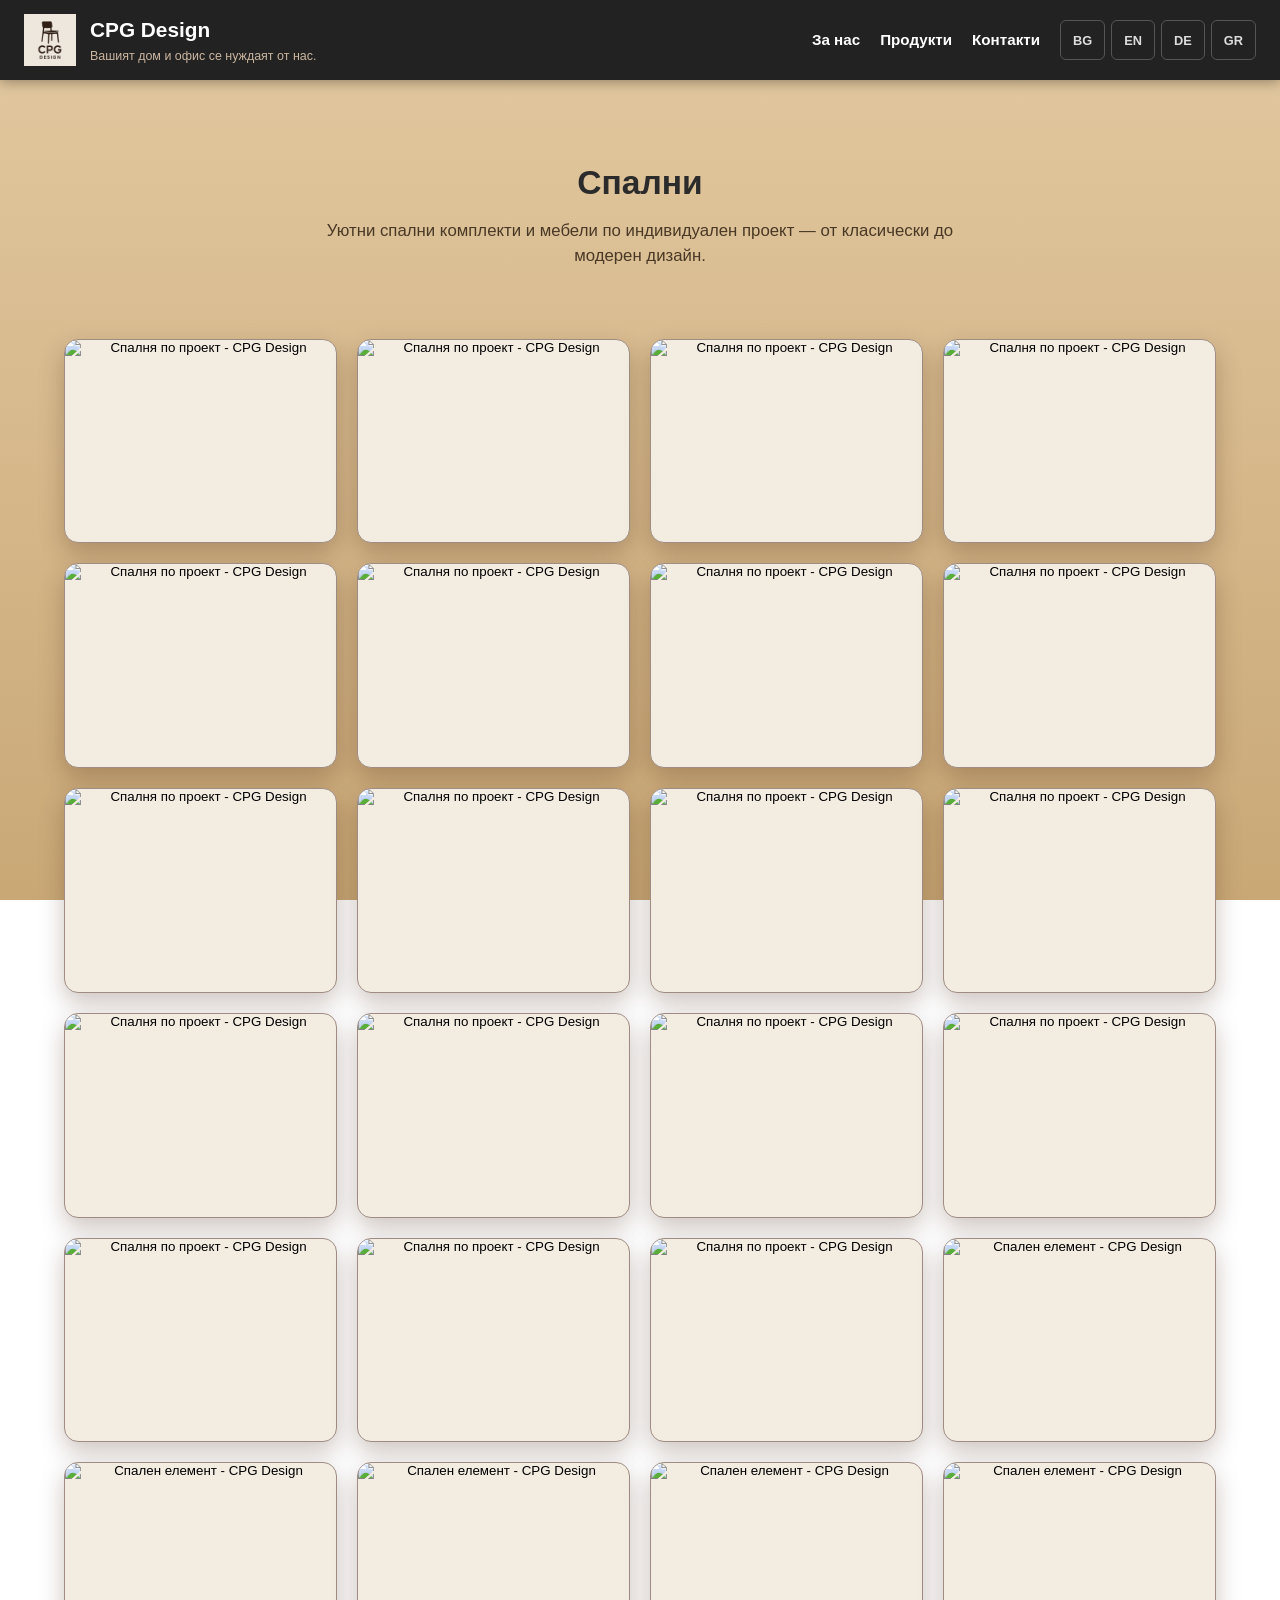
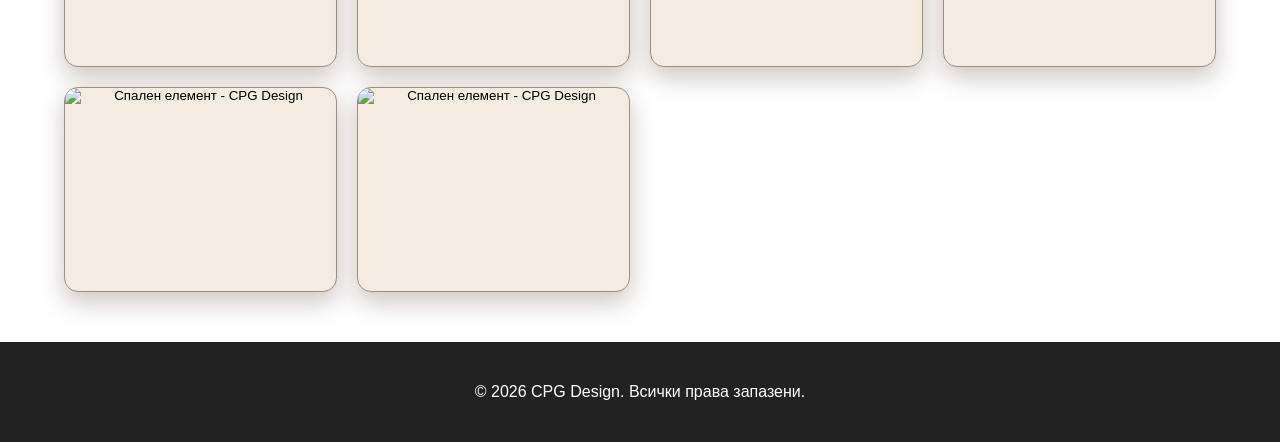
==== bedroom.html @ c8737969 "Add files via upload" ====
<!DOCTYPE html>
<html lang="bg">
<head>
    <meta charset="UTF-8">
    <meta name="viewport" content="width=device-width, initial-scale=1.0, viewport-fit=cover">
    <meta name="theme-color" content="#222222">
    <meta name="apple-mobile-web-app-capable" content="yes">
    <meta name="apple-mobile-web-app-status-bar-style" content="black-translucent">
    <link rel="apple-touch-icon" href="apple-touch-icon.png">
    <link rel="icon" type="image/png" sizes="32x32" href="favicon-32.png">
    <link rel="icon" type="image/png" sizes="16x16" href="favicon-16.png">
    <title>Спални | CPG Design</title>
    <meta name="description" content="Уютни спални комплекти и мебели по индивидуален проект — от класически до модерен дизайн.">
    <link rel="stylesheet" href="styles.css">
</head>
<body>
    <header>
        <a href="index.html" class="brand">
            <img src="logo.png" alt="CPG Design Logo" class="logo" width="52" height="52">
            <div class="brand-text">
                <h1 data-i18n="meta_title">CPG Design</h1>
                <h3 data-i18n="header_title">Вашият дом и офис се нуждаят от нас.</h3>
            </div>
        </a>
        <button class="nav-toggle" id="navToggle" aria-label="Меню" aria-expanded="false" aria-controls="mainMenu">
            <span></span><span></span><span></span>
        </button>
        <nav>
            <ul class="menu" id="mainMenu">
                <li><a href="index.html#about" data-i18n="menu_about">За нас</a></li>
                <li class="dropdown">
                    <a href="index.html#gallery" data-i18n="menu_services">Продукти</a>
                    <ul class="submenu">
                        <li><a href="living.html" data-i18n="menu_living">Столове</a></li>
                        <li><a href="kitchen.html" data-i18n="menu_kitchen">Маси</a></li>
                        <li><a href="bedroom.html" data-i18n="menu_bedroom">Спални</a></li>
                        <li><a href="office.html" data-i18n="menu_office">Офис мебели</a></li>
                    </ul>
                </li>
                <li><a href="index.html#contact" data-i18n="menu_contact">Контакти</a></li>
                <li class="lang-switch">
                    <button data-lang="bg">BG</button>
                    <button data-lang="en">EN</button>
                    <button data-lang="de">DE</button>
                    <button data-lang="gr">GR</button>
                </li>
            </ul>
        </nav>
    </header>

    <section class="page-hero">
        <h1 data-i18n="bedroom_title">Спални</h1>
        <p data-i18n="bedroom_desc">Уютни спални комплекти и мебели по индивидуален проект — от класически до модерен дизайн.</p>
    </section>

    <section>
        <div class="gallery" id="bedroomGallery"></div>
    </section>

    <footer>
        <p>&copy; 2026 CPG Design. <span data-i18n="footer_text">Всички права запазени.</span></p>
    </footer>

    <script src="languages/translations.js"></script>
    <script src="script.js"></script>
    <script>
        // Снимките се зареждат само от локалната папка "bedroom"
        const roomFiles = Array.from({ length: 19 }, (_, i) => `bedroom-scene-${i + 1}.jpg`);
        const elementSceneFiles = Array.from({ length: 7 }, (_, i) => `element-scene-${i + 1}.jpg`);

        const bedroomImages = [
            ...roomFiles.map((name) => ({ src: `bedroom/${name}`, alt: "Спалня по проект - CPG Design" })),
            ...elementSceneFiles.map((name) => ({ src: `bedroom/${name}`, alt: "Спален елемент - CPG Design" }))
        ];

        const container = document.getElementById("bedroomGallery");
        bedroomImages.forEach((image, index) => {
            const thumb = document.createElement("button");
            thumb.type = "button";
            thumb.className = "gallery-thumb";
            thumb.setAttribute("aria-label", image.alt);
            const img = document.createElement("img");
            img.src = image.src;
            img.alt = image.alt;
            img.loading = "lazy";
            thumb.appendChild(img);
            thumb.addEventListener("click", () => openLightbox(bedroomImages, index));
            container.appendChild(thumb);
        });
    </script>
</body>
</html>
---- styles.css ----
/* ==========================================================================
   CPG Design — общи стилове
   ========================================================================== */

:root {
  --color-dark: #222;
  --color-dark-hover: #3a3a3a;
  --color-wood: #e3c9a1;
  --color-wood-dark: #c9a876;
  --color-accent: #8a5a2b;
  --shadow-soft: 0 10px 25px rgba(61, 25, 6, 0.25);
  --radius: 14px;
}

* {
  box-sizing: border-box;
  -webkit-tap-highlight-color: transparent;
}

html {
  -webkit-text-size-adjust: 100%;
  text-size-adjust: 100%;
}

body {
  margin: 0;
  font-family: "Segoe UI", Tahoma, Geneva, Verdana, sans-serif;
  /* CSS градиент вместо снимка от външен сайт - зарежда се мигновено, без мрежова заявка */
  background: linear-gradient(180deg, var(--color-wood) 0%, var(--color-wood-dark) 100%);
  background-attachment: fixed;
  color: #2b2b2b;
  line-height: 1.5;
  overflow-x: hidden;
  /* Свободно пространство за "чувалчето" (notch) и долната лента на iPhone */
  padding-left: env(safe-area-inset-left);
  padding-right: env(safe-area-inset-right);
}

/* background-attachment: fixed се държи бавно/нестабилно на мобилен Safari и Chrome Android */
@media (max-width: 900px), (pointer: coarse) {
  body {
    background-attachment: scroll;
  }
}

a {
  color: inherit;
  text-decoration: none;
}

img {
  max-width: 100%;
  display: block;
}

/* ---------- HEADER / NAV ---------- */
header {
  background: var(--color-dark);
  color: #fff;
  padding: max(14px, env(safe-area-inset-top)) 24px 14px;
  display: flex;
  align-items: center;
  flex-wrap: wrap;
  gap: 12px 24px;
  justify-content: space-between;
  position: sticky;
  top: 0;
  z-index: 100;
  box-shadow: 0 2px 12px rgba(0, 0, 0, 0.35);
}

/* Хамбургер бутон - вижда се само на телефон/таблет (виж media заявката по-долу) */
.nav-toggle {
  display: none;
  flex-direction: column;
  justify-content: center;
  gap: 5px;
  width: 44px;
  height: 44px;
  background: transparent;
  border: none;
  cursor: pointer;
  touch-action: manipulation;
}

.nav-toggle span {
  display: block;
  width: 26px;
  height: 3px;
  background: #fff;
  border-radius: 2px;
  transition: transform 0.25s ease, opacity 0.25s ease;
}

.nav-toggle.open span:nth-child(1) {
  transform: translateY(8px) rotate(45deg);
}

.nav-toggle.open span:nth-child(2) {
  opacity: 0;
}

.nav-toggle.open span:nth-child(3) {
  transform: translateY(-8px) rotate(-45deg);
}

.brand {
  display: flex;
  align-items: center;
  gap: 14px;
  text-decoration: none;
  color: #fff;
}

.logo {
  height: 52px;
  width: 52px;
  object-fit: contain;
}

.brand-text h1 {
  margin: 0;
  font-size: 1.3rem;
}

.brand-text h3 {
  margin: 2px 0 0;
  font-weight: 400;
  font-size: 0.78rem;
  color: #cbb6a0;
}

nav {
  margin-left: auto;
}

nav .menu {
  list-style: none;
  display: flex;
  align-items: center;
  gap: 20px;
  flex-wrap: wrap;
  margin: 0;
  padding: 0;
}

nav .menu > li {
  position: relative;
}

nav .menu a {
  color: #fff;
  text-decoration: none;
  font-weight: 600;
  font-size: 0.95rem;
  transition: color 0.2s ease;
  display: inline-flex;
  align-items: center;
  min-height: 44px;
  touch-action: manipulation;
}

nav .menu > li > a:hover {
  color: var(--color-wood);
}

.submenu {
  display: none;
  position: absolute;
  background-color: #2d2d2d;
  top: 100%;
  left: 0;
  flex-direction: column;
  min-width: 190px;
  border-radius: 8px;
  overflow: hidden;
  box-shadow: var(--shadow-soft);
  animation: fadeIn 0.2s ease-in-out;
  padding: 4px 0;
  z-index: 5;
}

/* На компютър (реален hover) менюто се отваря при посочване с мишката */
@media (hover: hover) and (pointer: fine) {
  .dropdown:hover .submenu,
  .dropdown:focus-within .submenu {
    display: flex;
  }
}

/* На телефон/таблет менюто се отваря с докосване (клас "open", сложен от script.js) */
.dropdown.open .submenu {
  display: flex;
}

.submenu li {
  padding: 0;
}

.submenu a {
  color: #fff;
  text-decoration: none;
  display: block;
  padding: 12px 16px;
  font-weight: 500;
  transition: background 0.2s;
  min-height: 44px;
}

.submenu a:hover {
  background: var(--color-dark-hover);
}

.lang-switch {
  display: flex;
  gap: 6px;
}

.lang-switch button {
  background: transparent;
  border: 1px solid #555;
  color: #ddd;
  padding: 8px 12px;
  min-height: 40px;
  border-radius: 6px;
  cursor: pointer;
  font-size: 0.8rem;
  font-weight: 600;
  transition: all 0.2s;
  touch-action: manipulation;
}

.lang-switch button:hover {
  border-color: var(--color-wood);
  color: var(--color-wood);
}

.lang-switch button.active {
  background: var(--color-wood);
  border-color: var(--color-wood);
  color: #222;
}

/* ---------- SECTIONS ---------- */
section {
  padding: 50px 24px;
  max-width: 1200px;
  margin: 0 auto;
}

#about h1,
.page-hero h1 {
  font-size: 2.1rem;
  margin-bottom: 10px;
}

#about,
.page-hero {
  text-align: center;
}

.page-hero {
  padding-bottom: 20px;
}

.page-hero p {
  max-width: 640px;
  margin: 0 auto;
  color: #4a3826;
  font-size: 1.05rem;
}

h2 {
  text-align: center;
  font-size: 1.7rem;
  margin-bottom: 30px;
}

/* ---------- GALLERY GRID (снимки само от локалните папки) ---------- */
.gallery {
  display: grid;
  grid-template-columns: repeat(auto-fill, minmax(220px, 1fr));
  gap: 20px;
  animation: fadeIn 0.6s ease-in;
}

.gallery-thumb {
  display: block;
  padding: 0;
  border: 1px solid #9f8d84;
  border-radius: var(--radius);
  overflow: hidden;
  cursor: pointer;
  background: #f3ece1;
  box-shadow: var(--shadow-soft);
  transition: transform 0.25s ease, box-shadow 0.25s ease;
  aspect-ratio: 4 / 3;
  touch-action: manipulation;
}

.gallery-thumb img {
  width: 100%;
  height: 100%;
  object-fit: cover;
  transition: transform 0.35s ease;
}

.gallery-thumb:hover {
  transform: translateY(-4px);
  box-shadow: 0 16px 30px rgba(61, 25, 6, 0.35);
}

.gallery-thumb:hover img {
  transform: scale(1.08);
}

/* ---------- LIGHTBOX ---------- */
.lightbox {
  position: fixed;
  inset: 0;
  background: rgba(10, 8, 6, 0.92);
  display: none;
  align-items: center;
  justify-content: center;
  z-index: 1000;
  padding: 20px;
}

.lightbox.open {
  display: flex;
}

.lightbox-image {
  max-width: 88vw;
  max-height: 84vh;
  border-radius: 8px;
  box-shadow: 0 10px 40px rgba(0, 0, 0, 0.6);
}

.lightbox-close,
.lightbox-prev,
.lightbox-next {
  position: absolute;
  background: rgba(255, 255, 255, 0.1);
  border: none;
  color: #fff;
  cursor: pointer;
  border-radius: 50%;
  width: 44px;
  height: 44px;
  font-size: 1.3rem;
  display: flex;
  align-items: center;
  justify-content: center;
  transition: background 0.2s;
  touch-action: manipulation;
}

.lightbox-close:hover,
.lightbox-prev:hover,
.lightbox-next:hover {
  background: rgba(255, 255, 255, 0.25);
}

.lightbox-close {
  top: 20px;
  right: 20px;
}

.lightbox-prev {
  left: 20px;
  top: 50%;
  transform: translateY(-50%);
}

.lightbox-next {
  right: 20px;
  top: 50%;
  transform: translateY(-50%);
}

.lightbox-counter {
  position: absolute;
  bottom: 20px;
  left: 50%;
  transform: translateX(-50%);
  color: #ddd;
  font-size: 0.9rem;
  background: rgba(255, 255, 255, 0.1);
  padding: 4px 12px;
  border-radius: 20px;
}

/* ---------- CONTACT FORM ---------- */
form {
  display: flex;
  flex-direction: column;
  gap: 12px;
  max-width: 420px;
  margin: auto;
}

form input,
form textarea {
  padding: 12px;
  border: 1px solid #ccc;
  border-radius: 8px;
  font: inherit;
  /* 16px минимум - иначе iOS Safari увеличава мащаба автоматично при фокус */
  font-size: 16px;
  width: 100%;
}

form textarea {
  min-height: 110px;
  resize: vertical;
}

form button {
  background-color: var(--color-dark);
  color: white;
  padding: 14px;
  min-height: 48px;
  border: none;
  border-radius: 8px;
  cursor: pointer;
  font-weight: 600;
  font-size: 1rem;
  transition: background-color 0.3s;
  touch-action: manipulation;
}

form button:hover {
  background-color: var(--color-dark-hover);
}

/* ---------- FOOTER ---------- */
footer {
  text-align: center;
  padding: 22px 22px max(22px, env(safe-area-inset-bottom));
  background: var(--color-dark);
  color: white;
}

/* ---------- ANIMATIONS ---------- */
@keyframes fadeIn {
  from {
    opacity: 0;
  }
  to {
    opacity: 1;
  }
}

/* ---------- RESPONSIVE ---------- */

/* Таблети */
@media (max-width: 1024px) {
  section {
    padding: 40px 20px;
  }

  .gallery {
    grid-template-columns: repeat(auto-fill, minmax(190px, 1fr));
  }
}

/* Телефони и таблети в портретна ориентация: сгъваемо меню */
@media (max-width: 780px) {
  header {
    padding-left: max(16px, env(safe-area-inset-left));
    padding-right: max(16px, env(safe-area-inset-right));
  }

  .nav-toggle {
    display: flex;
  }

  nav {
    margin-left: 0;
    width: 100%;
  }

  /* Менюто е скрито и се плъзга надолу, когато е с клас "open" (виж script.js) */
  nav .menu {
    display: none;
    flex-direction: column;
    align-items: stretch;
    width: 100%;
    gap: 0;
    background: var(--color-dark);
    border-top: 1px solid #3a3a3a;
    margin-top: 10px;
    padding-top: 6px;
  }

  nav .menu.open {
    display: flex;
  }

  nav .menu > li {
    width: 100%;
    border-bottom: 1px solid #333;
  }

  nav .menu a {
    width: 100%;
    padding: 12px 6px;
  }

  .submenu {
    position: static;
    box-shadow: none;
    background: #1a1a1a;
    border-radius: 0;
    width: 100%;
  }

  .lang-switch {
    justify-content: center;
    padding: 12px 0;
    width: 100%;
  }
}

/* Малки телефони */
@media (max-width: 480px) {
  .brand-text h1 {
    font-size: 1.1rem;
  }

  .brand-text h3 {
    font-size: 0.7rem;
  }

  .logo {
    height: 42px;
    width: 42px;
  }

  #about h1,
  .page-hero h1 {
    font-size: 1.6rem;
  }

  h2 {
    font-size: 1.4rem;
  }

  .gallery {
    grid-template-columns: repeat(2, 1fr);
    gap: 12px;
  }

  .lightbox {
    padding: 10px;
  }

  .lightbox-prev,
  .lightbox-next {
    width: 40px;
    height: 40px;
  }

  .lightbox-close {
    top: max(12px, env(safe-area-inset-top));
    right: max(12px, env(safe-area-inset-right));
  }
}

/* Много малки телефони - една колона за по-голяма и по-ясна снимка */
@media (max-width: 360px) {
  .gallery {
    grid-template-columns: 1fr;
  }
}
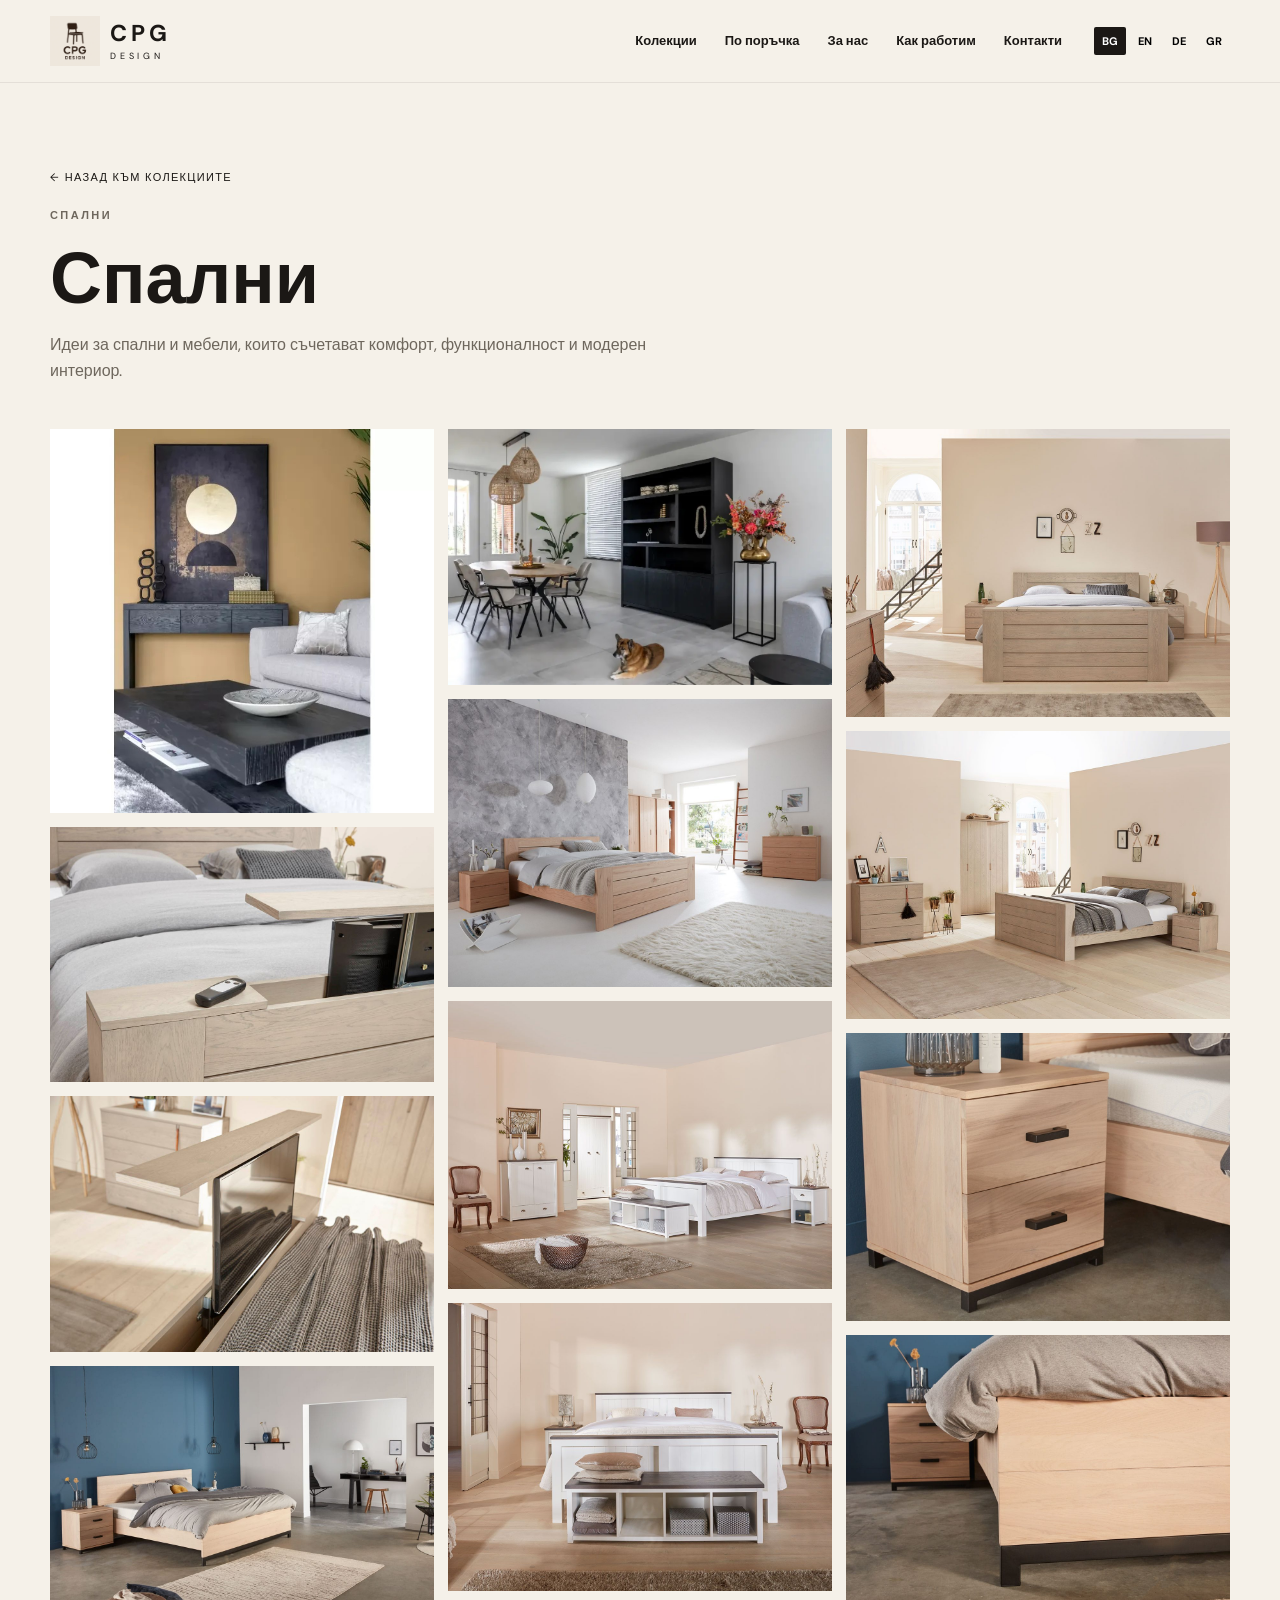
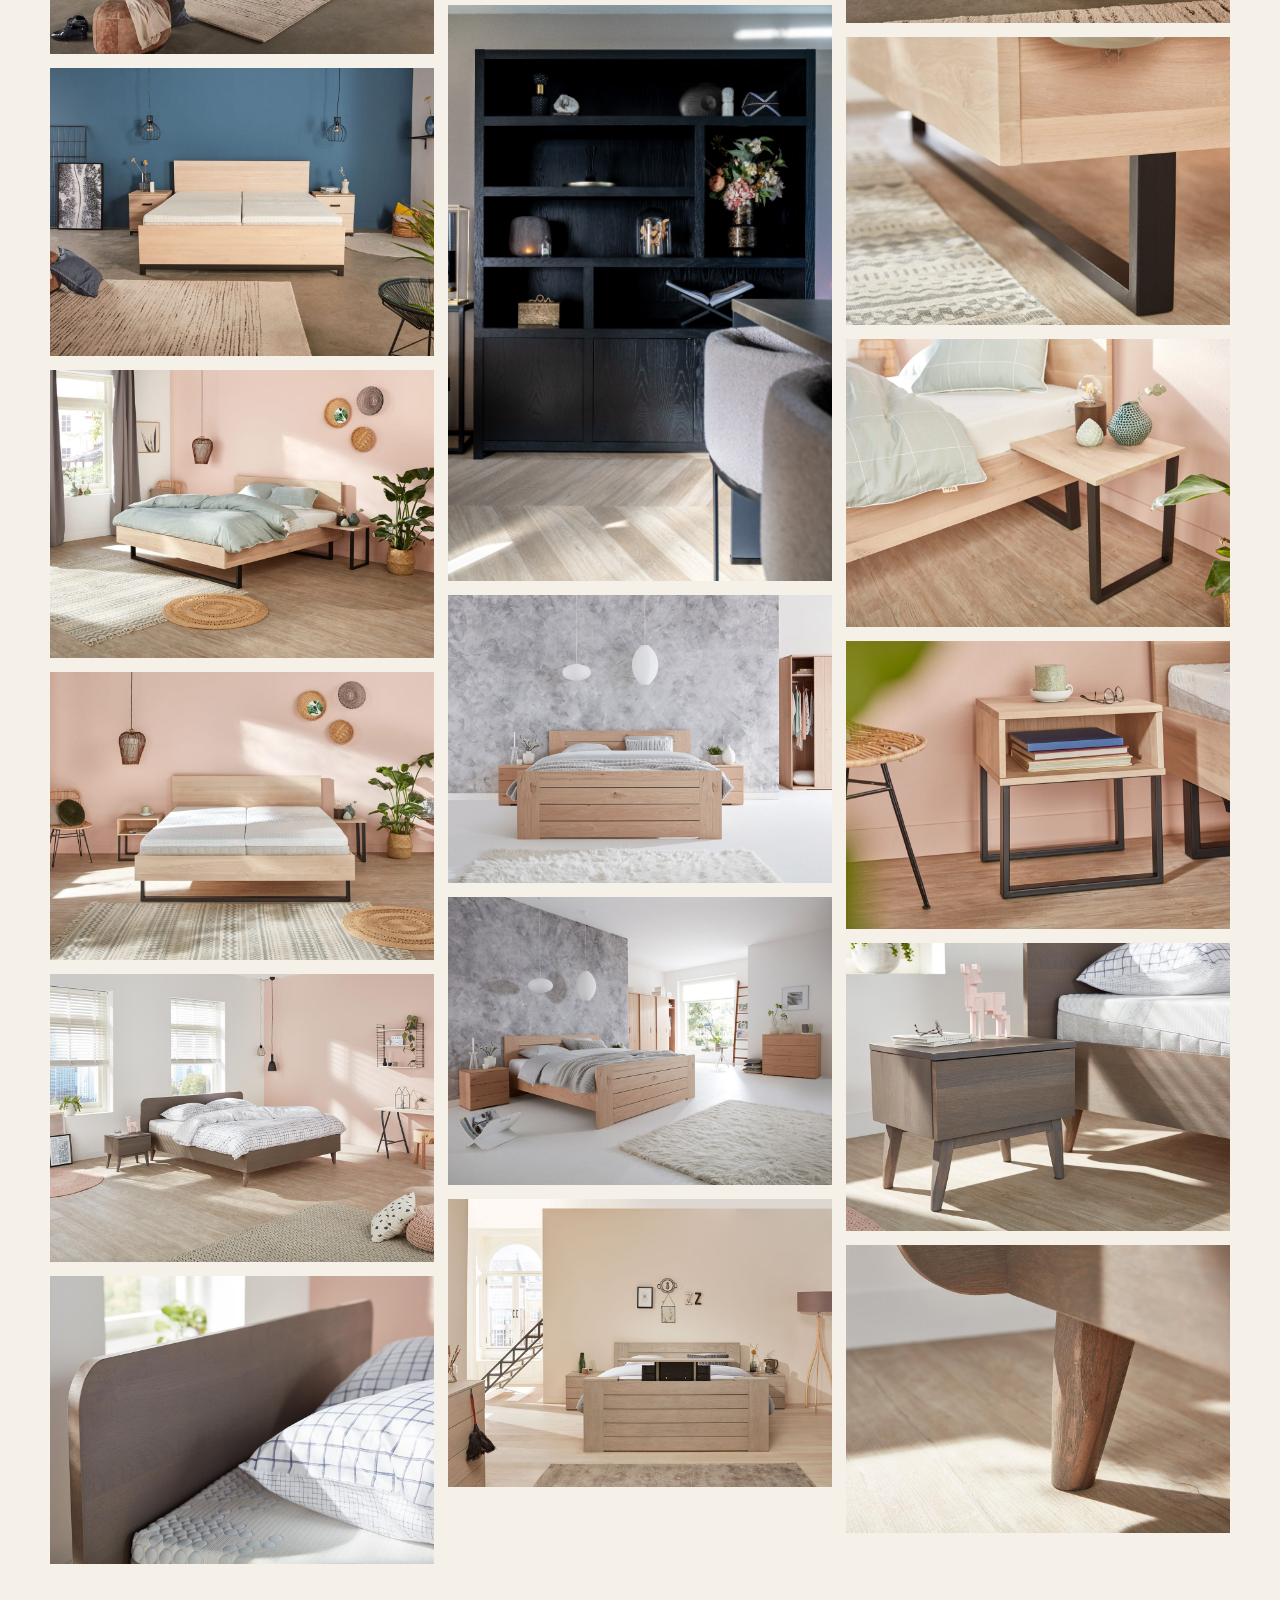
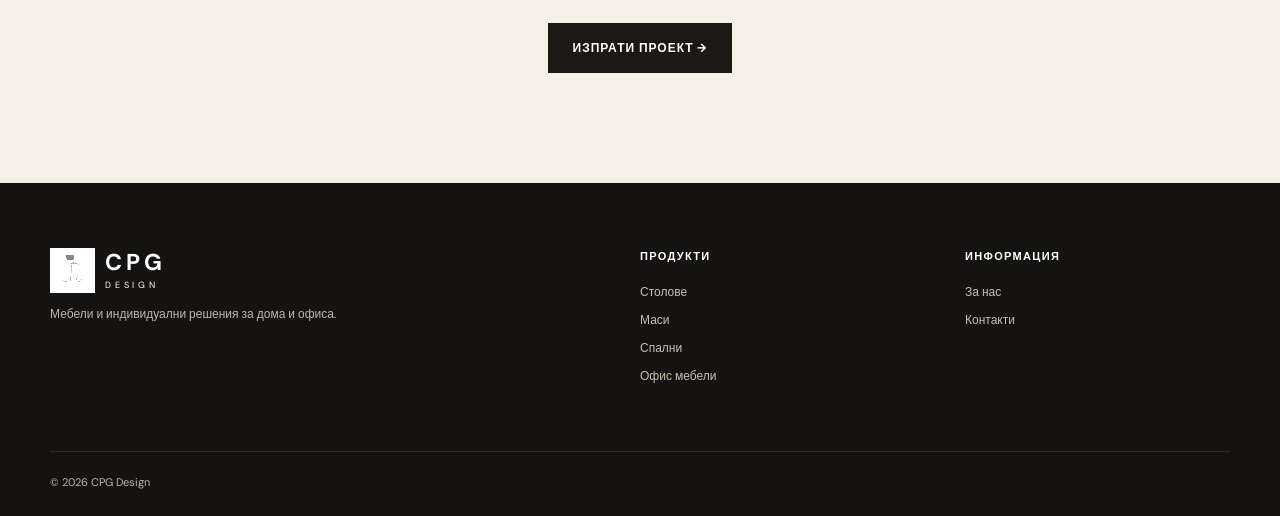
==== commit 653beef7: "Add files via upload" ====
--- a/bedroom.html
+++ b/bedroom.html
@@ -1,92 +1,5 @@
-<!DOCTYPE html>
-<html lang="bg">
-<head>
-    <meta charset="UTF-8">
-    <meta name="viewport" content="width=device-width, initial-scale=1.0, viewport-fit=cover">
-    <meta name="theme-color" content="#222222">
-    <meta name="apple-mobile-web-app-capable" content="yes">
-    <meta name="apple-mobile-web-app-status-bar-style" content="black-translucent">
-    <link rel="apple-touch-icon" href="apple-touch-icon.png">
-    <link rel="icon" type="image/png" sizes="32x32" href="favicon-32.png">
-    <link rel="icon" type="image/png" sizes="16x16" href="favicon-16.png">
-    <title>Спални | CPG Design</title>
-    <meta name="description" content="Уютни спални комплекти и мебели по индивидуален проект — от класически до модерен дизайн.">
-    <link rel="stylesheet" href="styles.css">
-</head>
-<body>
-    <header>
-        <a href="index.html" class="brand">
-            <img src="logo.png" alt="CPG Design Logo" class="logo" width="52" height="52">
-            <div class="brand-text">
-                <h1 data-i18n="meta_title">CPG Design</h1>
-                <h3 data-i18n="header_title">Вашият дом и офис се нуждаят от нас.</h3>
-            </div>
-        </a>
-        <button class="nav-toggle" id="navToggle" aria-label="Меню" aria-expanded="false" aria-controls="mainMenu">
-            <span></span><span></span><span></span>
-        </button>
-        <nav>
-            <ul class="menu" id="mainMenu">
-                <li><a href="index.html#about" data-i18n="menu_about">За нас</a></li>
-                <li class="dropdown">
-                    <a href="index.html#gallery" data-i18n="menu_services">Продукти</a>
-                    <ul class="submenu">
-                        <li><a href="living.html" data-i18n="menu_living">Столове</a></li>
-                        <li><a href="kitchen.html" data-i18n="menu_kitchen">Маси</a></li>
-                        <li><a href="bedroom.html" data-i18n="menu_bedroom">Спални</a></li>
-                        <li><a href="office.html" data-i18n="menu_office">Офис мебели</a></li>
-                    </ul>
-                </li>
-                <li><a href="index.html#contact" data-i18n="menu_contact">Контакти</a></li>
-                <li class="lang-switch">
-                    <button data-lang="bg">BG</button>
-                    <button data-lang="en">EN</button>
-                    <button data-lang="de">DE</button>
-                    <button data-lang="gr">GR</button>
-                </li>
-            </ul>
-        </nav>
-    </header>
-
-    <section class="page-hero">
-        <h1 data-i18n="bedroom_title">Спални</h1>
-        <p data-i18n="bedroom_desc">Уютни спални комплекти и мебели по индивидуален проект — от класически до модерен дизайн.</p>
-    </section>
-
-    <section>
-        <div class="gallery" id="bedroomGallery"></div>
-    </section>
-
-    <footer>
-        <p>&copy; 2026 CPG Design. <span data-i18n="footer_text">Всички права запазени.</span></p>
-    </footer>
-
-    <script src="languages/translations.js"></script>
-    <script src="script.js"></script>
-    <script>
-        // Снимките се зареждат само от локалната папка "bedroom"
-        const roomFiles = Array.from({ length: 19 }, (_, i) => `bedroom-scene-${i + 1}.jpg`);
-        const elementSceneFiles = Array.from({ length: 7 }, (_, i) => `element-scene-${i + 1}.jpg`);
-
-        const bedroomImages = [
-            ...roomFiles.map((name) => ({ src: `bedroom/${name}`, alt: "Спалня по проект - CPG Design" })),
-            ...elementSceneFiles.map((name) => ({ src: `bedroom/${name}`, alt: "Спален елемент - CPG Design" }))
-        ];
-
-        const container = document.getElementById("bedroomGallery");
-        bedroomImages.forEach((image, index) => {
-            const thumb = document.createElement("button");
-            thumb.type = "button";
-            thumb.className = "gallery-thumb";
-            thumb.setAttribute("aria-label", image.alt);
-            const img = document.createElement("img");
-            img.src = image.src;
-            img.alt = image.alt;
-            img.loading = "lazy";
-            thumb.appendChild(img);
-            thumb.addEventListener("click", () => openLightbox(bedroomImages, index));
-            container.appendChild(thumb);
-        });
-    </script>
-</body>
-</html>
+<!doctype html><html lang="bg"><head><meta charset="utf-8"><meta name="viewport" content="width=device-width,initial-scale=1,viewport-fit=cover"><meta name="theme-color" content="#191715"><meta name="description" content="CPG Design — cat_bedrooms"><link rel="icon" href="favicon-32.png"><link rel="stylesheet" href="styles.css"><title>CPG Design</title></head><body>
+<header class="site-header"><div class="container nav-wrap"><a class="brand" href="index.html"><img src="logo.png" alt="CPG Design" class="logo"><span class="brand-copy"><strong>CPG</strong><small>DESIGN</small></span></a><button class="nav-toggle" id="navToggle" aria-label="Menu"><i></i><i></i><i></i></button><nav id="mainNav"><a href="index.html#collections" data-i18n="nav_collections">Колекции</a><a href="index.html#custom" data-i18n="nav_custom">По поръчка</a><a href="index.html#story" data-i18n="nav_about">За нас</a><a href="index.html#process" data-i18n="nav_process">Как работим</a><a href="index.html#contact" data-i18n="nav_contact">Контакти</a><div class="languages"><button data-lang="bg">BG</button><button data-lang="en">EN</button><button data-lang="de">DE</button><button data-lang="gr">GR</button></div></nav></div></header>
+<main class="gallery-page"><div class="container"><a class="gallery-back" href="index.html#collections">← <span data-i18n="back">Назад към колекциите</span></a><div class="page-title"><p class="eyebrow" data-i18n="cat_bedrooms">Категория</p><h1 data-i18n="cat_bedrooms">Категория</h1><p data-i18n="bedrooms_desc">Разгледайте колекцията на CPG Design.</p></div><div class="gallery-grid" id="galleryGrid"></div></div><div style="margin-top:45px;text-align:center"><a class="btn btn-dark" href="index.html#quote" data-i18n="custom_cta">Изпрати запитване →</a></div></main>
+<footer><div class="container footer-grid"><div><a class="brand footer-brand" href="index.html"><img src="logo.png" alt="CPG Design"><span class="brand-copy"><strong>CPG</strong><small>DESIGN</small></span></a><p data-i18n="footer_desc">Мебели и индивидуални решения за дома и офиса.</p></div><div><b data-i18n="footer_products">Продукти</b><a href="living.html" data-i18n="cat_chairs">Столове</a><a href="kitchen.html" data-i18n="cat_tables">Маси</a><a href="bedroom.html" data-i18n="cat_bedrooms">Спални</a><a href="office.html" data-i18n="cat_office">Офис мебели</a></div><div><b data-i18n="footer_info">Информация</b><a href="index.html#story" data-i18n="nav_about">За нас</a><a href="index.html#quote" data-i18n="nav_contact">Контакти</a></div></div><div class="container copyright">© 2026 CPG Design</div></footer><div class="mobile-bar"><a href="index.html#quote">✉ <span data-i18n="mobile_quote">Запитване</span></a><a href="index.html">⌂ <span data-i18n="home">Начало</span></a></div>
+<script src="languages/translations.js"></script><script src="config.js"></script><script src="script.js"></script><script>buildGalleryPage({title:'',desc:'',files:["bedroom-scene-1.jpg", "bedroom-scene-10.jpg", "bedroom-scene-11.jpg", "bedroom-scene-12.jpg", "bedroom-scene-13.jpg", "bedroom-scene-14.jpg", "bedroom-scene-15.jpg", "bedroom-scene-16.jpg", "bedroom-scene-17.jpg", "bedroom-scene-18.jpg", "bedroom-scene-19.jpg", "bedroom-scene-2.jpg", "bedroom-scene-3.jpg", "bedroom-scene-4.jpg", "bedroom-scene-5.jpg", "bedroom-scene-6.jpg", "bedroom-scene-7.jpg", "bedroom-scene-8.jpg", "bedroom-scene-9.jpg", "element-scene-1.jpg", "element-scene-2.jpg", "element-scene-3.jpg", "element-scene-4.jpg", "element-scene-5.jpg", "element-scene-6.jpg", "element-scene-7.jpg"],folder:'bedroom'});</script></body></html>
--- a/styles.css
+++ b/styles.css
@@ -1,576 +1,4 @@
-/* ==========================================================================
-   CPG Design — общи стилове
-   ========================================================================== */
-
-:root {
-  --color-dark: #222;
-  --color-dark-hover: #3a3a3a;
-  --color-wood: #e3c9a1;
-  --color-wood-dark: #c9a876;
-  --color-accent: #8a5a2b;
-  --shadow-soft: 0 10px 25px rgba(61, 25, 6, 0.25);
-  --radius: 14px;
-}
-
-* {
-  box-sizing: border-box;
-  -webkit-tap-highlight-color: transparent;
-}
-
-html {
-  -webkit-text-size-adjust: 100%;
-  text-size-adjust: 100%;
-}
-
-body {
-  margin: 0;
-  font-family: "Segoe UI", Tahoma, Geneva, Verdana, sans-serif;
-  /* CSS градиент вместо снимка от външен сайт - зарежда се мигновено, без мрежова заявка */
-  background: linear-gradient(180deg, var(--color-wood) 0%, var(--color-wood-dark) 100%);
-  background-attachment: fixed;
-  color: #2b2b2b;
-  line-height: 1.5;
-  overflow-x: hidden;
-  /* Свободно пространство за "чувалчето" (notch) и долната лента на iPhone */
-  padding-left: env(safe-area-inset-left);
-  padding-right: env(safe-area-inset-right);
-}
-
-/* background-attachment: fixed се държи бавно/нестабилно на мобилен Safari и Chrome Android */
-@media (max-width: 900px), (pointer: coarse) {
-  body {
-    background-attachment: scroll;
-  }
-}
-
-a {
-  color: inherit;
-  text-decoration: none;
-}
-
-img {
-  max-width: 100%;
-  display: block;
-}
-
-/* ---------- HEADER / NAV ---------- */
-header {
-  background: var(--color-dark);
-  color: #fff;
-  padding: max(14px, env(safe-area-inset-top)) 24px 14px;
-  display: flex;
-  align-items: center;
-  flex-wrap: wrap;
-  gap: 12px 24px;
-  justify-content: space-between;
-  position: sticky;
-  top: 0;
-  z-index: 100;
-  box-shadow: 0 2px 12px rgba(0, 0, 0, 0.35);
-}
-
-/* Хамбургер бутон - вижда се само на телефон/таблет (виж media заявката по-долу) */
-.nav-toggle {
-  display: none;
-  flex-direction: column;
-  justify-content: center;
-  gap: 5px;
-  width: 44px;
-  height: 44px;
-  background: transparent;
-  border: none;
-  cursor: pointer;
-  touch-action: manipulation;
-}
-
-.nav-toggle span {
-  display: block;
-  width: 26px;
-  height: 3px;
-  background: #fff;
-  border-radius: 2px;
-  transition: transform 0.25s ease, opacity 0.25s ease;
-}
-
-.nav-toggle.open span:nth-child(1) {
-  transform: translateY(8px) rotate(45deg);
-}
-
-.nav-toggle.open span:nth-child(2) {
-  opacity: 0;
-}
-
-.nav-toggle.open span:nth-child(3) {
-  transform: translateY(-8px) rotate(-45deg);
-}
-
-.brand {
-  display: flex;
-  align-items: center;
-  gap: 14px;
-  text-decoration: none;
-  color: #fff;
-}
-
-.logo {
-  height: 52px;
-  width: 52px;
-  object-fit: contain;
-}
-
-.brand-text h1 {
-  margin: 0;
-  font-size: 1.3rem;
-}
-
-.brand-text h3 {
-  margin: 2px 0 0;
-  font-weight: 400;
-  font-size: 0.78rem;
-  color: #cbb6a0;
-}
-
-nav {
-  margin-left: auto;
-}
-
-nav .menu {
-  list-style: none;
-  display: flex;
-  align-items: center;
-  gap: 20px;
-  flex-wrap: wrap;
-  margin: 0;
-  padding: 0;
-}
-
-nav .menu > li {
-  position: relative;
-}
-
-nav .menu a {
-  color: #fff;
-  text-decoration: none;
-  font-weight: 600;
-  font-size: 0.95rem;
-  transition: color 0.2s ease;
-  display: inline-flex;
-  align-items: center;
-  min-height: 44px;
-  touch-action: manipulation;
-}
-
-nav .menu > li > a:hover {
-  color: var(--color-wood);
-}
-
-.submenu {
-  display: none;
-  position: absolute;
-  background-color: #2d2d2d;
-  top: 100%;
-  left: 0;
-  flex-direction: column;
-  min-width: 190px;
-  border-radius: 8px;
-  overflow: hidden;
-  box-shadow: var(--shadow-soft);
-  animation: fadeIn 0.2s ease-in-out;
-  padding: 4px 0;
-  z-index: 5;
-}
-
-/* На компютър (реален hover) менюто се отваря при посочване с мишката */
-@media (hover: hover) and (pointer: fine) {
-  .dropdown:hover .submenu,
-  .dropdown:focus-within .submenu {
-    display: flex;
-  }
-}
-
-/* На телефон/таблет менюто се отваря с докосване (клас "open", сложен от script.js) */
-.dropdown.open .submenu {
-  display: flex;
-}
-
-.submenu li {
-  padding: 0;
-}
-
-.submenu a {
-  color: #fff;
-  text-decoration: none;
-  display: block;
-  padding: 12px 16px;
-  font-weight: 500;
-  transition: background 0.2s;
-  min-height: 44px;
-}
-
-.submenu a:hover {
-  background: var(--color-dark-hover);
-}
-
-.lang-switch {
-  display: flex;
-  gap: 6px;
-}
-
-.lang-switch button {
-  background: transparent;
-  border: 1px solid #555;
-  color: #ddd;
-  padding: 8px 12px;
-  min-height: 40px;
-  border-radius: 6px;
-  cursor: pointer;
-  font-size: 0.8rem;
-  font-weight: 600;
-  transition: all 0.2s;
-  touch-action: manipulation;
-}
-
-.lang-switch button:hover {
-  border-color: var(--color-wood);
-  color: var(--color-wood);
-}
-
-.lang-switch button.active {
-  background: var(--color-wood);
-  border-color: var(--color-wood);
-  color: #222;
-}
-
-/* ---------- SECTIONS ---------- */
-section {
-  padding: 50px 24px;
-  max-width: 1200px;
-  margin: 0 auto;
-}
-
-#about h1,
-.page-hero h1 {
-  font-size: 2.1rem;
-  margin-bottom: 10px;
-}
-
-#about,
-.page-hero {
-  text-align: center;
-}
-
-.page-hero {
-  padding-bottom: 20px;
-}
-
-.page-hero p {
-  max-width: 640px;
-  margin: 0 auto;
-  color: #4a3826;
-  font-size: 1.05rem;
-}
-
-h2 {
-  text-align: center;
-  font-size: 1.7rem;
-  margin-bottom: 30px;
-}
-
-/* ---------- GALLERY GRID (снимки само от локалните папки) ---------- */
-.gallery {
-  display: grid;
-  grid-template-columns: repeat(auto-fill, minmax(220px, 1fr));
-  gap: 20px;
-  animation: fadeIn 0.6s ease-in;
-}
-
-.gallery-thumb {
-  display: block;
-  padding: 0;
-  border: 1px solid #9f8d84;
-  border-radius: var(--radius);
-  overflow: hidden;
-  cursor: pointer;
-  background: #f3ece1;
-  box-shadow: var(--shadow-soft);
-  transition: transform 0.25s ease, box-shadow 0.25s ease;
-  aspect-ratio: 4 / 3;
-  touch-action: manipulation;
-}
-
-.gallery-thumb img {
-  width: 100%;
-  height: 100%;
-  object-fit: cover;
-  transition: transform 0.35s ease;
-}
-
-.gallery-thumb:hover {
-  transform: translateY(-4px);
-  box-shadow: 0 16px 30px rgba(61, 25, 6, 0.35);
-}
-
-.gallery-thumb:hover img {
-  transform: scale(1.08);
-}
-
-/* ---------- LIGHTBOX ---------- */
-.lightbox {
-  position: fixed;
-  inset: 0;
-  background: rgba(10, 8, 6, 0.92);
-  display: none;
-  align-items: center;
-  justify-content: center;
-  z-index: 1000;
-  padding: 20px;
-}
-
-.lightbox.open {
-  display: flex;
-}
-
-.lightbox-image {
-  max-width: 88vw;
-  max-height: 84vh;
-  border-radius: 8px;
-  box-shadow: 0 10px 40px rgba(0, 0, 0, 0.6);
-}
-
-.lightbox-close,
-.lightbox-prev,
-.lightbox-next {
-  position: absolute;
-  background: rgba(255, 255, 255, 0.1);
-  border: none;
-  color: #fff;
-  cursor: pointer;
-  border-radius: 50%;
-  width: 44px;
-  height: 44px;
-  font-size: 1.3rem;
-  display: flex;
-  align-items: center;
-  justify-content: center;
-  transition: background 0.2s;
-  touch-action: manipulation;
-}
-
-.lightbox-close:hover,
-.lightbox-prev:hover,
-.lightbox-next:hover {
-  background: rgba(255, 255, 255, 0.25);
-}
-
-.lightbox-close {
-  top: 20px;
-  right: 20px;
-}
-
-.lightbox-prev {
-  left: 20px;
-  top: 50%;
-  transform: translateY(-50%);
-}
-
-.lightbox-next {
-  right: 20px;
-  top: 50%;
-  transform: translateY(-50%);
-}
-
-.lightbox-counter {
-  position: absolute;
-  bottom: 20px;
-  left: 50%;
-  transform: translateX(-50%);
-  color: #ddd;
-  font-size: 0.9rem;
-  background: rgba(255, 255, 255, 0.1);
-  padding: 4px 12px;
-  border-radius: 20px;
-}
-
-/* ---------- CONTACT FORM ---------- */
-form {
-  display: flex;
-  flex-direction: column;
-  gap: 12px;
-  max-width: 420px;
-  margin: auto;
-}
-
-form input,
-form textarea {
-  padding: 12px;
-  border: 1px solid #ccc;
-  border-radius: 8px;
-  font: inherit;
-  /* 16px минимум - иначе iOS Safari увеличава мащаба автоматично при фокус */
-  font-size: 16px;
-  width: 100%;
-}
-
-form textarea {
-  min-height: 110px;
-  resize: vertical;
-}
-
-form button {
-  background-color: var(--color-dark);
-  color: white;
-  padding: 14px;
-  min-height: 48px;
-  border: none;
-  border-radius: 8px;
-  cursor: pointer;
-  font-weight: 600;
-  font-size: 1rem;
-  transition: background-color 0.3s;
-  touch-action: manipulation;
-}
-
-form button:hover {
-  background-color: var(--color-dark-hover);
-}
-
-/* ---------- FOOTER ---------- */
-footer {
-  text-align: center;
-  padding: 22px 22px max(22px, env(safe-area-inset-bottom));
-  background: var(--color-dark);
-  color: white;
-}
-
-/* ---------- ANIMATIONS ---------- */
-@keyframes fadeIn {
-  from {
-    opacity: 0;
-  }
-  to {
-    opacity: 1;
-  }
-}
-
-/* ---------- RESPONSIVE ---------- */
-
-/* Таблети */
-@media (max-width: 1024px) {
-  section {
-    padding: 40px 20px;
-  }
-
-  .gallery {
-    grid-template-columns: repeat(auto-fill, minmax(190px, 1fr));
-  }
-}
-
-/* Телефони и таблети в портретна ориентация: сгъваемо меню */
-@media (max-width: 780px) {
-  header {
-    padding-left: max(16px, env(safe-area-inset-left));
-    padding-right: max(16px, env(safe-area-inset-right));
-  }
-
-  .nav-toggle {
-    display: flex;
-  }
-
-  nav {
-    margin-left: 0;
-    width: 100%;
-  }
-
-  /* Менюто е скрито и се плъзга надолу, когато е с клас "open" (виж script.js) */
-  nav .menu {
-    display: none;
-    flex-direction: column;
-    align-items: stretch;
-    width: 100%;
-    gap: 0;
-    background: var(--color-dark);
-    border-top: 1px solid #3a3a3a;
-    margin-top: 10px;
-    padding-top: 6px;
-  }
-
-  nav .menu.open {
-    display: flex;
-  }
-
-  nav .menu > li {
-    width: 100%;
-    border-bottom: 1px solid #333;
-  }
-
-  nav .menu a {
-    width: 100%;
-    padding: 12px 6px;
-  }
-
-  .submenu {
-    position: static;
-    box-shadow: none;
-    background: #1a1a1a;
-    border-radius: 0;
-    width: 100%;
-  }
-
-  .lang-switch {
-    justify-content: center;
-    padding: 12px 0;
-    width: 100%;
-  }
-}
-
-/* Малки телефони */
-@media (max-width: 480px) {
-  .brand-text h1 {
-    font-size: 1.1rem;
-  }
-
-  .brand-text h3 {
-    font-size: 0.7rem;
-  }
-
-  .logo {
-    height: 42px;
-    width: 42px;
-  }
-
-  #about h1,
-  .page-hero h1 {
-    font-size: 1.6rem;
-  }
-
-  h2 {
-    font-size: 1.4rem;
-  }
-
-  .gallery {
-    grid-template-columns: repeat(2, 1fr);
-    gap: 12px;
-  }
-
-  .lightbox {
-    padding: 10px;
-  }
-
-  .lightbox-prev,
-  .lightbox-next {
-    width: 40px;
-    height: 40px;
-  }
-
-  .lightbox-close {
-    top: max(12px, env(safe-area-inset-top));
-    right: max(12px, env(safe-area-inset-right));
-  }
-}
-
-/* Много малки телефони - една колона за по-голяма и по-ясна снимка */
-@media (max-width: 360px) {
-  .gallery {
-    grid-template-columns: 1fr;
-  }
-}
+@import url('https://fonts.googleapis.com/css2?family=DM+Sans:wght@400;500;600;700&family=Playfair+Display:ital,wght@0,500;0,600;1,500;1,600&display=swap');
+:root{--ink:#1b1815;--paper:#f5f1e9;--cream:#ebe4d8;--sand:#c9b99f;--line:#d8d0c3;--white:#fff;--serif:'Playfair Display',Georgia,serif;--sans:'DM Sans',Arial,sans-serif;--shadow:0 22px 60px rgba(23,18,12,.12)}*{box-sizing:border-box}html{scroll-behavior:smooth}body{margin:0;background:var(--paper);color:var(--ink);font-family:var(--sans);line-height:1.6}body,button,input,textarea,select{font-family:var(--sans)}a{color:inherit;text-decoration:none}img{max-width:100%;display:block}.container{width:min(1180px,calc(100% - 40px));margin:auto}.announcement{background:#111;color:#ddd;font-size:12px;letter-spacing:.04em}.announcement .container{height:34px;display:flex;align-items:center;justify-content:space-between}.announcement a{color:#fff}.site-header{position:sticky;top:0;z-index:100;background:rgba(245,241,233,.94);backdrop-filter:blur(14px);border-bottom:1px solid rgba(27,24,21,.08)}.nav-wrap{height:82px;display:flex;align-items:center;justify-content:space-between}.brand{display:flex;align-items:center;gap:10px}.logo{width:50px;height:50px;object-fit:contain}.brand-copy{display:flex;flex-direction:column;line-height:1}.brand-copy strong{font-size:23px;letter-spacing:.18em}.brand-copy small{font-size:9px;letter-spacing:.42em;margin-top:7px}.site-header nav{display:flex;align-items:center;gap:28px;font-size:13px;font-weight:600}.site-header nav>a{padding:30px 0;position:relative}.site-header nav>a:after{content:'';position:absolute;left:0;bottom:24px;width:0;height:1px;background:var(--ink);transition:.25s}.site-header nav>a:hover:after{width:100%}.languages{display:flex;gap:4px;margin-left:4px}.languages button{border:0;background:transparent;padding:7px 8px;font-size:11px;font-weight:700;cursor:pointer}.languages button.active{background:var(--ink);color:#fff;border-radius:2px}.nav-toggle{display:none;border:0;background:none;width:44px;height:44px}.nav-toggle i{display:block;height:2px;width:25px;background:#1b1815;margin:5px auto}.hero{height:min(760px,calc(100vh - 34px));min-height:610px;position:relative;display:flex;align-items:center;color:#fff;overflow:hidden}.hero-bg,.hero-overlay{position:absolute;inset:0}.hero-bg img{width:100%;height:100%;object-fit:cover;object-position:center}.hero-overlay{background:linear-gradient(90deg,rgba(10,8,6,.76) 0%,rgba(10,8,6,.42) 50%,rgba(10,8,6,.08) 100%)}.hero-content{position:relative;z-index:2;padding-bottom:35px}.eyebrow{font-size:11px;letter-spacing:.22em;font-weight:700;margin:0 0 18px;text-transform:uppercase}.hero h1{font-size:clamp(44px,6vw,82px);line-height:1.02;max-width:850px;margin:0 0 24px;font-weight:600;letter-spacing:-.035em}.hero h1 em,h2 em{font-family:var(--serif);font-weight:500}.hero-text{max-width:590px;font-size:17px;color:#eee;margin:0 0 30px}.hero-actions{display:flex;gap:12px;flex-wrap:wrap}.btn{display:inline-flex;align-items:center;justify-content:center;min-height:50px;padding:0 24px;border:1px solid transparent;font-size:12px;font-weight:700;letter-spacing:.08em;text-transform:uppercase;cursor:pointer;transition:.25s}.btn-light{background:#fff;color:#161310}.btn-light:hover{background:#e9e2d7}.btn-outline{border-color:rgba(255,255,255,.7);color:#fff}.btn-outline:hover{background:#fff;color:#161310}.btn-dark{background:var(--ink);color:#fff}.btn-dark:hover{transform:translateY(-2px);box-shadow:var(--shadow)}.hero-note{position:absolute;right:30px;bottom:28px;z-index:2;font-size:10px;letter-spacing:.15em;text-transform:uppercase;display:flex;gap:15px;align-items:center}.hero-note span{display:inline-block}.trust-strip{background:#191715;color:#fff}.trust-grid{display:grid;grid-template-columns:repeat(4,1fr)}.trust-grid div{min-height:92px;border-right:1px solid rgba(255,255,255,.12);display:flex;align-items:center;gap:14px;padding:20px}.trust-grid div:first-child{border-left:1px solid rgba(255,255,255,.12)}.trust-grid span{font-size:12px;letter-spacing:.06em}.section{padding:105px 0}.section-head{display:grid;grid-template-columns:1.25fr .75fr;gap:60px;align-items:end;margin-bottom:50px}.section-head.compact{margin-bottom:42px}.section-head h2,.split-copy h2,.custom h2,.quote-section h2,.contact-mini h2{font-size:clamp(34px,4vw,56px);line-height:1.08;letter-spacing:-.025em;margin:0}.section-head>p{margin:0;color:#6e675d;max-width:430px;font-size:15px}.collection-grid{display:grid;grid-template-columns:1fr 1fr;grid-template-rows:300px 300px;gap:16px}.collection-card{position:relative;overflow:hidden;min-height:300px;background:#ddd}.collection-card.tall{grid-row:span 2}.collection-card img{width:100%;height:100%;object-fit:cover;transition:transform .7s}.collection-card.tall img{object-position:center}.collection-card:hover img{transform:scale(1.045)}.card-shade{position:absolute;inset:0;background:linear-gradient(180deg,transparent 35%,rgba(0,0,0,.72))}.collection-card>div{position:absolute;left:26px;right:26px;bottom:25px;color:#fff}.collection-card small{font-size:10px;letter-spacing:.15em}.collection-card h3{font-family:var(--serif);font-size:31px;font-weight:500;margin:3px 0 7px}.collection-card b{font-size:10px;letter-spacing:.12em;text-transform:uppercase}.split-section{display:grid;grid-template-columns:1.1fr .9fr;min-height:600px}.dark{background:#1b1815;color:#fff}.split-media{min-height:600px}.split-media img{width:100%;height:100%;object-fit:cover}.split-copy{display:flex;flex-direction:column;justify-content:center;padding:70px clamp(35px,7vw,105px)}.split-copy p:not(.eyebrow){color:#c9c2b7;max-width:500px;margin:28px 0}.signature{font-family:var(--serif);font-size:26px;margin-top:20px}.signature span{font-family:var(--sans);font-size:10px;letter-spacing:.35em;margin-left:6px}.material-grid{display:grid;grid-template-columns:repeat(4,1fr);border-top:1px solid var(--line);border-bottom:1px solid var(--line)}.material-grid article{padding:28px 25px 35px;border-right:1px solid var(--line)}.material-grid article:last-child{border-right:0}.material-grid h3,.steps h3{font-family:var(--serif);font-size:25px;font-weight:500;margin:0 0 9px}.material-grid p,.steps p{font-size:13px;color:#71695f;margin:0}.custom{padding:100px 0;background:#ddd4c6}.custom-box{display:flex;justify-content:space-between;align-items:end;gap:40px}.custom-box>div{max-width:720px}.custom h2{font-size:clamp(38px,5vw,64px)}.custom p:not(.eyebrow){color:#655e54;max-width:600px}.process{background:#f0ebe2}.steps{display:grid;grid-template-columns:repeat(4,1fr);gap:0;border-top:1px solid var(--line)}.steps article{padding:30px 28px 0;border-right:1px solid var(--line);min-height:220px}.steps article:first-child{padding-left:0}.steps article:last-child{border:0}.quote-section{padding:105px 0;background:#1b1815;color:#fff}.quote-grid{display:grid;grid-template-columns:.9fr 1.1fr;gap:90px}.quote-section p:not(.eyebrow){color:#c8c0b4}.quote-section ul{padding:0;margin:32px 0 0;list-style:none}.quote-section li{padding:11px 0;border-bottom:1px solid rgba(255,255,255,.14);font-size:13px}.quote-section li:before{content:'—';margin-right:10px;color:#a9967b}.quote-form{display:grid;grid-template-columns:1fr 1fr;gap:17px}.quote-form label{display:flex;flex-direction:column;gap:7px;font-size:11px;text-transform:uppercase;letter-spacing:.1em}.quote-form input,.quote-form select,.quote-form textarea{width:100%;background:#26221f;border:1px solid #4b4540;color:#fff;padding:14px 15px;outline:0;font-size:14px;text-transform:none;letter-spacing:0}.quote-form input:focus,.quote-form select:focus,.quote-form textarea:focus{border-color:#c5b49a}.quote-form select option{color:#111}.full{grid-column:1/-1}.form-note{font-size:12px!important;margin:0!important}.contact-mini{padding:90px 0;background:#e7dfd2}.contact-mini h2{max-width:760px}.contact-links{display:flex;gap:35px;margin-top:35px;flex-wrap:wrap}.contact-links a{font-weight:700;border-bottom:1px solid #776d60;padding-bottom:5px}.contact-links a:last-child{border:0}.contact-mini .eyebrow{margin-bottom:15px}footer{background:#151311;color:#bdb5aa;padding:65px 0 25px}.footer-grid{display:grid;grid-template-columns:2fr 1fr 1fr;gap:60px;padding-bottom:55px}.footer-brand{color:#fff}.footer-brand img{width:45px;height:45px;filter:grayscale(1) brightness(4)}footer p{font-size:12px;max-width:330px}footer b{display:block;color:#fff;font-size:11px;letter-spacing:.12em;text-transform:uppercase;margin-bottom:17px}footer>div a:not(.brand){display:block;font-size:12px;margin:9px 0;color:#c5beb4}.copyright{border-top:1px solid rgba(255,255,255,.1);padding-top:22px;font-size:11px}.mobile-bar{display:none}.gallery-page{padding:80px 0 110px}.gallery-page .page-title{max-width:750px;margin-bottom:45px}.page-title h1{font-size:clamp(42px,6vw,72px);line-height:1.03;margin:0}.page-title p{color:#6e675d;max-width:600px}.gallery-grid{columns:3 250px;column-gap:14px}.gallery-item{break-inside:avoid;margin:0 0 14px;position:relative;overflow:hidden;border:0;padding:0;width:100%;background:#ddd;cursor:pointer}.gallery-item img{width:100%;height:auto;transition:.5s}.gallery-item:hover img{transform:scale(1.025)}.gallery-back{display:inline-block;margin-bottom:20px;font-size:11px;letter-spacing:.12em;text-transform:uppercase}.lightbox{position:fixed;inset:0;background:rgba(8,7,6,.96);z-index:500;display:none;align-items:center;justify-content:center;padding:25px}.lightbox.open{display:flex}.lightbox img{max-width:92vw;max-height:88vh;object-fit:contain}.lb-close,.lb-prev,.lb-next{position:absolute;border:0;background:rgba(255,255,255,.1);color:#fff;width:46px;height:46px;cursor:pointer;font-size:22px}.lb-close{right:20px;top:20px}.lb-prev{left:20px;top:50%;transform:translateY(-50%)}.lb-next{right:20px;top:50%;transform:translateY(-50%)}
+@media(max-width:900px){.container{width:min(100% - 28px,700px)}.site-header nav{display:none;position:absolute;top:82px;left:0;right:0;background:var(--paper);padding:15px 20px 25px;box-shadow:0 18px 30px rgba(0,0,0,.12);flex-direction:column;align-items:stretch;gap:0}.site-header nav.open{display:flex}.site-header nav>a{padding:13px 0;border-bottom:1px solid var(--line)}.site-header nav>a:after{display:none}.languages{margin:12px 0 0}.nav-toggle{display:block}.hero{min-height:620px;height:calc(100vh - 34px)}.hero-overlay{background:linear-gradient(90deg,rgba(8,7,6,.78),rgba(8,7,6,.35))}.hero h1{font-size:clamp(42px,11vw,65px)}.hero-text{font-size:15px}.trust-grid{grid-template-columns:1fr 1fr}.trust-grid div{border-bottom:1px solid rgba(255,255,255,.12)}.section{padding:75px 0}.section-head{grid-template-columns:1fr;gap:18px}.collection-grid{grid-template-columns:1fr 1fr;grid-template-rows:250px 250px}.collection-card.tall{grid-row:auto}.material-grid{grid-template-columns:1fr 1fr}.material-grid article:nth-child(2){border-right:0}.material-grid article:nth-child(-n+2){border-bottom:1px solid var(--line)}.split-section{grid-template-columns:1fr}.split-media{min-height:390px}.split-copy{padding:65px 30px}.custom-box{align-items:flex-start;flex-direction:column}.steps{grid-template-columns:1fr 1fr}.steps article{border-bottom:1px solid var(--line)}.steps article:nth-child(2){border-right:0}.quote-grid{grid-template-columns:1fr;gap:45px}.footer-grid{grid-template-columns:1.5fr 1fr 1fr;gap:25px}}
+@media(max-width:600px){.announcement .container{height:32px;font-size:10px}.announcement .container span{max-width:70%}.nav-wrap{height:72px}.site-header nav{top:72px}.brand-copy{display:none}.logo{width:47px;height:47px}.hero{min-height:570px}.hero-note{display:none}.hero-actions{flex-direction:column;align-items:stretch;max-width:290px}.hero-actions .btn{width:100%}.trust-grid{grid-template-columns:1fr 1fr}.trust-grid div{min-height:80px;padding:14px}.trust-grid span{font-size:10px}.collection-grid{display:flex;flex-direction:column}.collection-card{height:260px;min-height:260px}.section-head h2{font-size:38px}.material-grid{grid-template-columns:1fr}.material-grid article,.material-grid article:nth-child(2){border-right:0;border-bottom:1px solid var(--line)}.material-grid article:last-child{border-bottom:0}.split-media{min-height:310px}.split-copy{padding:55px 20px}.custom{padding:70px 0}.custom-box{gap:30px}.steps{grid-template-columns:1fr}.steps article,.steps article:nth-child(2){border-right:0;padding-left:0}.quote-form{grid-template-columns:1fr}.quote-grid{gap:35px}.footer-grid{grid-template-columns:1fr 1fr}.footer-grid>div:first-child{grid-column:1/-1}.mobile-bar{display:grid;grid-template-columns:1fr 1fr;position:fixed;bottom:0;left:0;right:0;z-index:300;background:#111;color:#fff;padding-bottom:env(safe-area-inset-bottom);box-shadow:0 -5px 20px rgba(0,0,0,.18)}.mobile-bar a{text-align:center;padding:14px 5px;font-size:11px;font-weight:700;border-right:1px solid #333}.gallery-page{padding:55px 0 80px}.gallery-grid{columns:2 150px;column-gap:8px}.gallery-item{margin-bottom:8px}.lightbox{padding:10px}.lb-prev{left:8px}.lb-next{right:8px}.lb-close{right:8px;top:8px}}
